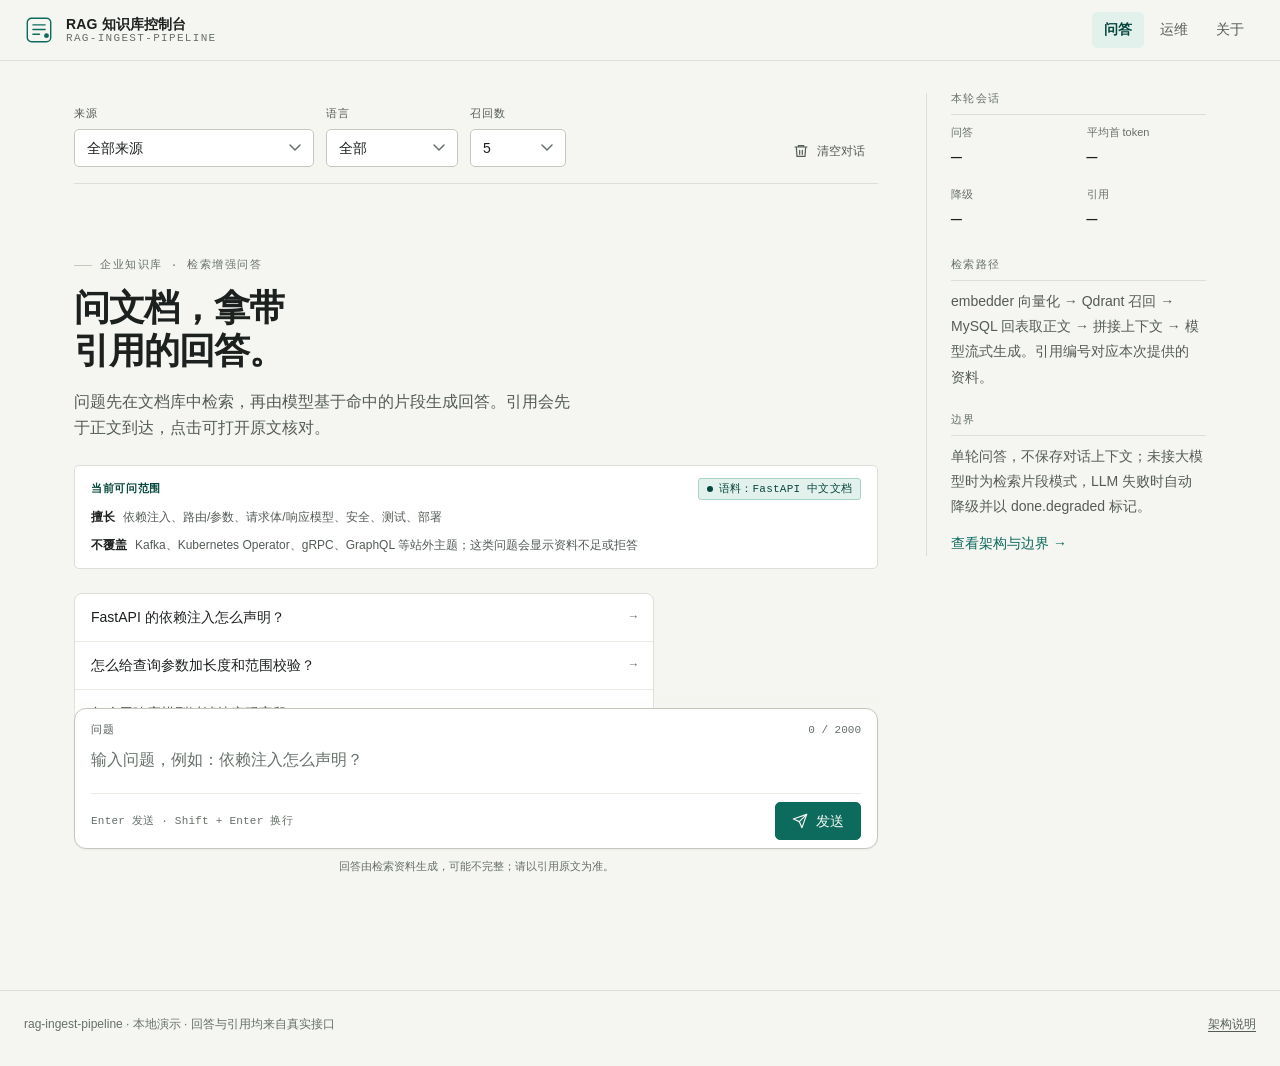
==== web/index.html @ 5a27202a "feat(demo): 增加问答/运维演示页与人民币费用估算 - 新增问答、运维与关于静态页，支持 SSE 流式回答与引用展示  - 增加 LLM 用量统计、DeepSeek 中文官方人民币价格与费用" ====
<!doctype html>
<html lang="zh-CN">
  <head>
    <meta charset="utf-8" />
    <meta name="viewport" content="width=device-width, initial-scale=1" />
    <meta name="theme-color" content="#f5f5f1" />
    <meta
      name="description"
      content="基于检索增强生成的本地知识库问答演示：流式回答、引用来源、来源与语言筛选。"
    />
    <title>知识库问答 · RAG 控制台</title>
    <link rel="icon" href="favicon.svg" type="image/svg+xml" />
    <link rel="stylesheet" href="css/tokens.css?v=20261104" />
    <link rel="stylesheet" href="css/base.css?v=20261104" />
    <link rel="stylesheet" href="css/components.css?v=20261104" />
    <link rel="stylesheet" href="css/chat.css?v=20261104" />
  </head>
  <body>
    <a class="skip-link" href="#main">跳到主要内容</a>

    <header class="site-header">
      <div class="site-header__inner">
        <a class="brand" href="index.html">
          <svg class="brand__mark" viewBox="0 0 32 32" fill="none" aria-hidden="true">
            <rect
              x="3.5"
              y="3.5"
              width="25"
              height="25"
              rx="4.5"
              stroke="currentColor"
              stroke-width="1.5"
            />
            <path
              d="M9.5 10.5h13M9.5 15.5h13M9.5 20.5h7"
              stroke="currentColor"
              stroke-width="1.5"
              stroke-linecap="round"
            />
            <circle cx="24" cy="22" r="2.6" fill="currentColor" />
          </svg>
          <span class="brand__text">
            <span class="brand__name">RAG 知识库控制台</span>
            <span class="brand__sub">rag-ingest-pipeline</span>
          </span>
        </a>
        <nav class="site-nav" aria-label="主导航">
          <a href="index.html" aria-current="page">问答</a>
          <a href="admin.html">运维</a>
          <a href="about.html">关于</a>
        </nav>
      </div>
    </header>

    <main id="main" class="chat-layout">
      <div class="chat-main">
        <div id="error-slot" class="error-slot"></div>

        <div class="filter-bar" role="group" aria-label="检索筛选">
          <div class="field field--source">
            <label class="label" for="filter-source">来源</label>
            <select class="select" id="filter-source" name="source">
              <option value="all">全部来源</option>
              <option value="web">web（FastAPI 文档）</option>
              <option value="feishu">feishu（模拟）</option>
              <option value="confluence">confluence（模拟）</option>
              <option value="yuque">yuque（模拟）</option>
            </select>
          </div>
          <div class="field">
            <label class="label" for="filter-language">语言</label>
            <select class="select" id="filter-language" name="language">
              <option value="all">全部</option>
              <option value="zh">中文 zh</option>
              <option value="en">英文 en</option>
            </select>
          </div>
          <div class="field field--topk">
            <label class="label" for="filter-topk">召回数</label>
            <select class="select" id="filter-topk" name="top_k">
              <option value="3">3</option>
              <option value="5" selected>5</option>
              <option value="10">10</option>
            </select>
          </div>
          <div class="filter-bar__actions">
            <button class="btn btn--ghost btn--sm" id="clear-button" type="button" aria-label="清空对话">
              <svg viewBox="0 0 24 24" fill="none" stroke="currentColor" stroke-width="1.8" stroke-linecap="round" stroke-linejoin="round" aria-hidden="true">
                <path d="M3 6h18M8 6V4h8v2M19 6l-1 14H6L5 6M10 11v6M14 11v6" />
              </svg>
              清空对话
            </button>
          </div>
        </div>

        <section id="conversation" class="conversation" aria-label="对话记录">
          <div id="empty-state" class="empty-state">
            <p class="eyebrow">企业知识库 · 检索增强问答</p>
            <h1 class="empty-state__title">问文档，拿带引用的回答。</h1>
            <p class="empty-state__lede">
              问题先在文档库中检索，再由模型基于命中的片段生成回答。引用会先于正文到达，点击可打开原文核对。
            </p>

            <aside class="scope-card" aria-labelledby="scope-title">
              <div class="scope-card__head">
                <h2 class="scope-card__title" id="scope-title">当前可问范围</h2>
                <span class="badge badge--accent">
                  <span class="badge__dot" aria-hidden="true"></span>
                  语料：FastAPI 中文文档
                </span>
              </div>
              <p class="scope-card__line">
                <b>擅长</b>依赖注入、路由/参数、请求体/响应模型、安全、测试、部署
              </p>
              <p class="scope-card__line">
                <b>不覆盖</b>Kafka、Kubernetes Operator、gRPC、GraphQL 等站外主题；这类问题会显示资料不足或拒答
              </p>
            </aside>

            <div class="example-list" role="group" aria-label="示例问题">
              <button class="example-q" type="button" data-question="FastAPI 的依赖注入怎么声明？">
                FastAPI 的依赖注入怎么声明？
                <span class="example-q__arrow" aria-hidden="true">→</span>
              </button>
              <button class="example-q" type="button" data-question="怎么给查询参数加长度和范围校验？">
                怎么给查询参数加长度和范围校验？
                <span class="example-q__arrow" aria-hidden="true">→</span>
              </button>
              <button class="example-q" type="button" data-question="怎么用响应模型过滤掉密码字段？">
                怎么用响应模型过滤掉密码字段？
                <span class="example-q__arrow" aria-hidden="true">→</span>
              </button>
            </div>
          </div>
        </section>

        <div class="composer-dock">
          <form id="ask-form" class="composer" novalidate>
            <div class="composer__label-row">
              <label class="label" for="question">问题</label>
              <span class="composer__count" id="question-count">0 / 2000</span>
            </div>
            <textarea
              class="textarea"
              id="question"
              name="question"
              rows="1"
              maxlength="2000"
              placeholder="输入问题，例如：依赖注入怎么声明？"
              required
            ></textarea>
            <div class="composer__actions">
              <span class="composer__hint">Enter 发送 · Shift + Enter 换行</span>
              <button class="btn btn--danger btn--sm" id="stop-button" type="button" hidden>
                <svg viewBox="0 0 24 24" fill="currentColor" aria-hidden="true">
                  <rect x="7" y="7" width="10" height="10" rx="1.5" />
                </svg>
                停止
              </button>
              <button class="btn btn--primary" id="send-button" type="submit">
                <svg viewBox="0 0 24 24" fill="none" stroke="currentColor" stroke-width="1.8" stroke-linecap="round" stroke-linejoin="round" aria-hidden="true">
                  <path d="M22 2 11 13" />
                  <path d="M22 2 15 22l-4-9-9-4Z" />
                </svg>
                发送
              </button>
            </div>
          </form>
          <p class="composer__note">回答由检索资料生成，可能不完整；请以引用原文为准。</p>
        </div>
      </div>

      <aside class="chat-rail" aria-label="会话信息与说明">
        <section class="rail__block" aria-labelledby="rail-session-title">
          <h2 class="rail__title" id="rail-session-title">本轮会话</h2>
          <dl class="rail__stats">
            <div class="rail__stat">
              <dt>问答</dt>
              <dd id="rail-answers">—</dd>
            </div>
            <div class="rail__stat">
              <dt>平均首 token</dt>
              <dd id="rail-first-token">—</dd>
            </div>
            <div class="rail__stat">
              <dt>降级</dt>
              <dd id="rail-degraded">—</dd>
            </div>
            <div class="rail__stat">
              <dt>引用</dt>
              <dd id="rail-citations">—</dd>
            </div>
          </dl>
        </section>

        <section class="rail__block" aria-labelledby="rail-path-title">
          <h2 class="rail__title" id="rail-path-title">检索路径</h2>
          <p class="rail__text">
            embedder 向量化 → Qdrant 召回 → MySQL 回表取正文 → 拼接上下文 → 模型流式生成。引用编号对应本次提供的资料。
          </p>
        </section>

        <section class="rail__block" aria-labelledby="rail-limit-title">
          <h2 class="rail__title" id="rail-limit-title">边界</h2>
          <p class="rail__text">
            单轮问答，不保存对话上下文；未接大模型时为检索片段模式，LLM 失败时自动降级并以 done.degraded 标记。
          </p>
          <a class="link-arrow" href="about.html">
            查看架构与边界
            <span aria-hidden="true">→</span>
          </a>
        </section>
      </aside>
    </main>

    <footer class="site-footer">
      <div class="site-footer__inner">
        <span>rag-ingest-pipeline · 本地演示 · 回答与引用均来自真实接口</span>
        <span><a href="about.html">架构说明</a></span>
      </div>
    </footer>

    <script src="js/vendor/marked.min.js?v=20261104"></script>
    <script src="js/vendor/purify.min.js?v=20261104"></script>
    <script type="module" src="js/chat.js?v=20261104"></script>
  </body>
</html>
---- web/css/tokens.css ----
/* ==========================================================================
   tokens.css — 设计变量（颜色、字体、间距、圆角、阴影、动效）
   主题：Paper Ledger · 技术文档控制台
   - 单一强调色：深青绿（accent）；琥珀只作警告语义，不参与装饰
   - 暖纸底 + 深墨字；所有颜色必须从这里取，页面样式不写裸色值
   ========================================================================== */

:root {
  color-scheme: light;

  /* ---- 底色与表面 ------------------------------------------------------ */
  --color-ground: #f5f5f1;
  --color-surface: #ffffff;
  --color-sunken: #edede7;
  --color-inset: #fafaf6;
  --color-overlay: rgba(28, 32, 30, 0.38);

  /* ---- 文字 ------------------------------------------------------------ */
  --color-ink: #1c201e;
  --color-ink-soft: #414844;
  --color-ink-muted: #545c56;
  --color-ink-faint: #667069;
  --color-ink-inverse: #f7f8f4;

  /* ---- 分隔线 ---------------------------------------------------------- */
  --color-line: #dcdfd7;
  --color-line-soft: #e8eae4;
  --color-line-strong: #c3c8be;

  /* ---- 强调色（青绿） -------------------------------------------------- */
  --color-accent: #0d6b5d;
  --color-accent-hover: #0a584c;
  --color-accent-strong: #06473d;
  --color-accent-soft: #e3f1ed;
  --color-accent-line: #a9d3c9;
  --color-accent-tint: #f1f8f6;

  /* ---- 语义色 ---------------------------------------------------------- */
  --color-warn: #8a520b;
  --color-warn-soft: #fbf1dd;
  --color-warn-line: #e6c893;
  --color-danger: #9b2f29;
  --color-danger-soft: #fbeae8;
  --color-danger-line: #e8b7b2;
  --color-ok: #2c6b45;
  --color-ok-soft: #e6f2e9;
  --color-ok-line: #b7d8bf;
  --color-neutral-soft: #efefe9;
  --color-neutral-line: #d6d8d0;

  /* ---- 字体 ------------------------------------------------------------ */
  --font-sans: -apple-system, BlinkMacSystemFont, "Segoe UI", "Microsoft YaHei",
    "PingFang SC", "Noto Sans CJK SC", "Helvetica Neue", Arial, sans-serif;
  --font-mono: ui-monospace, "Cascadia Code", "Cascadia Mono", "SFMono-Regular",
    Consolas, "Liberation Mono", Menlo, monospace;

  /* 字号阶梯（16px 基准） */
  --text-2xs: 0.6875rem;  /* 11px — 微标签 */
  --text-xs: 0.75rem;     /* 12px — 元信息 */
  --text-sm: 0.875rem;    /* 14px — 辅助 */
  --text-base: 1rem;      /* 16px — 正文 */
  --text-lg: 1.125rem;    /* 18px — 小标题 */
  --text-xl: 1.375rem;    /* 22px — 区块标题 */
  --text-2xl: 1.75rem;    /* 28px — 页面标题 */
  --text-3xl: 2.25rem;    /* 36px — 空态主标题 */

  /* 行高 */
  --leading-tight: 1.2;
  --leading-snug: 1.4;
  --leading-normal: 1.65;
  --leading-relaxed: 1.8;

  /* ---- 间距（4px 基准） ------------------------------------------------ */
  --space-1: 0.25rem;   /* 4 */
  --space-2: 0.5rem;    /* 8 */
  --space-3: 0.75rem;   /* 12 */
  --space-4: 1rem;      /* 16 */
  --space-5: 1.5rem;    /* 24 */
  --space-6: 2rem;      /* 32 */
  --space-7: 3rem;      /* 48 */
  --space-8: 4rem;      /* 64 */

  /* ---- 圆角 ------------------------------------------------------------ */
  --radius-xs: 3px;
  --radius-sm: 5px;
  --radius-md: 8px;
  --radius-lg: 12px;
  --radius-round: 999px;

  /* ---- 阴影（克制：卡片只留 1px 级别的“纸感”） ------------------------- */
  --shadow-card: 0 1px 2px rgba(28, 32, 30, 0.05);
  --shadow-raise: 0 4px 16px rgba(28, 32, 30, 0.08);

  /* ---- 布局 ------------------------------------------------------------ */
  --content-max: 1280px;
  --chat-max: 860px;
  --header-height: 60px;
  --page-pad: 1.5rem;
  --rail-width: 280px;

  /* ---- 焦点与动效 ------------------------------------------------------ */
  --focus-ring: 0 0 0 3px rgba(13, 107, 93, 0.22);
  --motion-fast: 120ms;
  --motion-base: 180ms;
  --ease-out: cubic-bezier(0.2, 0.7, 0.3, 1);
}

@media (max-width: 640px) {
  :root {
    --page-pad: 1rem;
    --header-height: 56px;
  }
}
---- web/css/base.css ----
/* ==========================================================================
   base.css — reset、排版、页面骨架、通用布局原语
   ========================================================================== */

*,
*::before,
*::after {
  box-sizing: border-box;
}

html {
  -webkit-text-size-adjust: 100%;
  scroll-padding-top: calc(var(--header-height) + var(--space-4));
}

body {
  margin: 0;
  min-height: 100vh;
  background: var(--color-ground);
  color: var(--color-ink);
  font-family: var(--font-sans);
  font-size: var(--text-base);
  line-height: var(--leading-normal);
  -webkit-font-smoothing: antialiased;
  text-rendering: optimizeLegibility;
}

h1,
h2,
h3,
h4,
p,
figure,
blockquote,
dl,
dd {
  margin: 0;
}

h1,
h2,
h3,
h4 {
  font-weight: 600;
  line-height: var(--leading-tight);
  letter-spacing: -0.01em;
  text-wrap: balance;
}

p {
  text-wrap: pretty;
}

ul,
ol {
  margin: 0;
  padding: 0;
  list-style: none;
}

a {
  color: var(--color-accent);
  text-decoration-thickness: 1px;
  text-underline-offset: 3px;
}

a:hover {
  color: var(--color-accent-hover);
}

button,
input,
select,
textarea {
  font: inherit;
  color: inherit;
}

button {
  cursor: pointer;
}

img,
svg {
  display: block;
  max-width: 100%;
}

code,
kbd,
samp,
pre {
  font-family: var(--font-mono);
  font-size: 0.92em;
}

::selection {
  background: var(--color-accent-soft);
  color: var(--color-accent-strong);
}

:focus-visible {
  outline: 2px solid var(--color-accent);
  outline-offset: 2px;
  border-radius: var(--radius-xs);
}

[hidden] {
  display: none !important;
}

/* ---- 可访问性工具 ------------------------------------------------------ */

.visually-hidden {
  position: absolute !important;
  width: 1px;
  height: 1px;
  padding: 0;
  margin: -1px;
  overflow: hidden;
  clip: rect(0 0 0 0);
  white-space: nowrap;
  border: 0;
}

.skip-link {
  position: fixed;
  top: var(--space-2);
  left: var(--space-2);
  z-index: 200;
  padding: var(--space-2) var(--space-4);
  background: var(--color-surface);
  color: var(--color-accent-strong);
  border: 1px solid var(--color-accent-line);
  border-radius: var(--radius-sm);
  box-shadow: var(--shadow-raise);
  transform: translateY(-200%);
  transition: transform var(--motion-fast) var(--ease-out);
}

.skip-link:focus-visible {
  transform: translateY(0);
}

/* ---- 站点头部 ---------------------------------------------------------- */

.site-header {
  position: sticky;
  top: 0;
  z-index: 50;
  background: rgba(245, 245, 241, 0.92);
  border-bottom: 1px solid var(--color-line);
  backdrop-filter: blur(10px);
}

@supports not (backdrop-filter: blur(1px)) {
  .site-header {
    background: var(--color-ground);
  }
}

.site-header__inner {
  display: flex;
  align-items: center;
  justify-content: space-between;
  gap: var(--space-4);
  width: 100%;
  max-width: var(--content-max);
  height: var(--header-height);
  margin: 0 auto;
  padding: 0 var(--page-pad);
}

.brand {
  display: flex;
  align-items: center;
  gap: var(--space-3);
  min-width: 0;
  color: var(--color-ink);
  text-decoration: none;
}

.brand:hover {
  color: var(--color-ink);
}

.brand__mark {
  flex: none;
  width: 30px;
  height: 30px;
  color: var(--color-accent);
}

.brand__text {
  display: flex;
  flex-direction: column;
  min-width: 0;
  line-height: 1.15;
}

.brand__name {
  overflow: hidden;
  font-size: var(--text-sm);
  font-weight: 600;
  letter-spacing: 0.01em;
  text-overflow: ellipsis;
  white-space: nowrap;
}

.brand__sub {
  font-family: var(--font-mono);
  font-size: var(--text-2xs);
  letter-spacing: 0.12em;
  color: var(--color-ink-faint);
  text-transform: uppercase;
}

.site-nav {
  display: flex;
  align-items: center;
  gap: var(--space-1);
  flex: none;
}

.site-nav a {
  display: inline-flex;
  align-items: center;
  min-height: 36px;
  padding: 0 var(--space-3);
  border-radius: var(--radius-sm);
  color: var(--color-ink-muted);
  font-size: var(--text-sm);
  text-decoration: none;
  transition: background-color var(--motion-fast) var(--ease-out),
    color var(--motion-fast) var(--ease-out);
}

.site-nav a:hover {
  background: var(--color-sunken);
  color: var(--color-ink);
}

.site-nav a[aria-current="page"] {
  background: var(--color-accent-soft);
  color: var(--color-accent-strong);
  font-weight: 600;
}

/* ---- 页面骨架 ---------------------------------------------------------- */

.page {
  width: 100%;
  max-width: var(--content-max);
  margin: 0 auto;
  padding: var(--space-6) var(--page-pad) var(--space-8);
}

.page--narrow {
  max-width: 980px;
}

.page-header {
  display: flex;
  align-items: flex-end;
  justify-content: space-between;
  gap: var(--space-4);
  margin-bottom: var(--space-5);
}

.page-header__text {
  max-width: 68ch;
}

.eyebrow {
  display: flex;
  align-items: center;
  gap: var(--space-2);
  margin-bottom: var(--space-2);
  font-family: var(--font-mono);
  font-size: var(--text-2xs);
  font-weight: 500;
  letter-spacing: 0.14em;
  color: var(--color-ink-faint);
  text-transform: uppercase;
}

.eyebrow::before {
  content: "";
  width: 18px;
  height: 1px;
  background: var(--color-line-strong);
}

.page-title {
  font-size: var(--text-2xl);
  letter-spacing: -0.02em;
}

.page-lede {
  margin-top: var(--space-2);
  color: var(--color-ink-muted);
  font-size: var(--text-base);
}

.section-title {
  font-size: var(--text-lg);
  letter-spacing: -0.01em;
}

/* ---- 通用布局原语 ------------------------------------------------------ */

.cluster {
  display: flex;
  flex-wrap: wrap;
  align-items: center;
  gap: var(--space-2);
}

.stack > * + * {
  margin-top: var(--space-3);
}

.mono {
  font-family: var(--font-mono);
  font-size: 0.92em;
  letter-spacing: -0.01em;
}

.numeric {
  font-variant-numeric: tabular-nums;
}

.u-muted {
  color: var(--color-ink-muted);
}

.u-faint {
  color: var(--color-ink-faint);
}

.u-small {
  font-size: var(--text-sm);
}

.u-nowrap {
  white-space: nowrap;
}

/* ---- 页脚 -------------------------------------------------------------- */

.site-footer {
  width: 100%;
  max-width: var(--content-max);
  margin: 0 auto;
  padding: var(--space-5) var(--page-pad) var(--space-6);
  border-top: 1px solid var(--color-line);
  color: var(--color-ink-faint);
  font-size: var(--text-xs);
}

.site-footer__inner {
  display: flex;
  flex-wrap: wrap;
  align-items: center;
  justify-content: space-between;
  gap: var(--space-2) var(--space-4);
}

.site-footer a {
  color: var(--color-ink-muted);
}

/* ---- 动效偏好 ---------------------------------------------------------- */

@media (prefers-reduced-motion: reduce) {
  html {
    scroll-behavior: auto;
  }

  *,
  *::before,
  *::after {
    animation-duration: 0.01ms !important;
    animation-iteration-count: 1 !important;
    transition-duration: 0.01ms !important;
    scroll-behavior: auto !important;
  }
}

@media (max-width: 560px) {
  .brand__sub {
    display: none;
  }

  .page-header {
    align-items: flex-start;
    flex-direction: column;
  }

  .site-nav a {
    padding: 0 var(--space-2);
  }
}
---- web/css/components.css ----
/* ==========================================================================
   components.css — 跨页面组件：按钮、表单、徽标、卡片、表格、引用、提示
   ========================================================================== */

/* ---- 面板 / 卡片 ------------------------------------------------------- */

.panel {
  background: var(--color-surface);
  border: 1px solid var(--color-line);
  border-radius: var(--radius-md);
  box-shadow: var(--shadow-card);
}

.panel__head {
  display: flex;
  flex-wrap: wrap;
  align-items: baseline;
  justify-content: space-between;
  gap: var(--space-2) var(--space-4);
  padding: var(--space-4) var(--space-5);
  border-bottom: 1px solid var(--color-line-soft);
}

.panel__title {
  display: flex;
  align-items: center;
  gap: var(--space-2);
  font-size: var(--text-base);
  font-weight: 600;
}

.panel__hint {
  font-family: var(--font-mono);
  font-size: var(--text-2xs);
  letter-spacing: 0.06em;
  color: var(--color-ink-faint);
}

.panel__body {
  padding: var(--space-4) var(--space-5);
}

.panel__body--flush {
  padding: 0;
}

.panel__foot {
  padding: var(--space-3) var(--space-5);
  border-top: 1px solid var(--color-line-soft);
  color: var(--color-ink-faint);
  font-size: var(--text-xs);
}

/* ---- 按钮 -------------------------------------------------------------- */

.btn {
  display: inline-flex;
  align-items: center;
  justify-content: center;
  gap: var(--space-2);
  min-height: 38px;
  padding: 0 var(--space-4);
  border: 1px solid var(--color-line-strong);
  border-radius: var(--radius-sm);
  background: var(--color-surface);
  color: var(--color-ink);
  font-size: var(--text-sm);
  font-weight: 500;
  line-height: 1.2;
  text-decoration: none;
  white-space: nowrap;
  transition: background-color var(--motion-fast) var(--ease-out),
    border-color var(--motion-fast) var(--ease-out),
    color var(--motion-fast) var(--ease-out),
    transform var(--motion-fast) var(--ease-out);
}

.btn:hover {
  background: var(--color-inset);
  border-color: var(--color-ink-faint);
  color: var(--color-ink);
}

.btn:active {
  transform: translateY(1px);
}

.btn:disabled,
.btn[aria-disabled="true"] {
  transform: none;
  cursor: not-allowed;
  opacity: 0.55;
}

.btn svg {
  flex: none;
  width: 16px;
  height: 16px;
}

.btn--primary {
  border-color: var(--color-accent);
  background: var(--color-accent);
  color: var(--color-ink-inverse);
}

.btn--primary:hover {
  border-color: var(--color-accent-hover);
  background: var(--color-accent-hover);
  color: var(--color-ink-inverse);
}

.btn--ghost {
  border-color: transparent;
  background: transparent;
  color: var(--color-ink-muted);
}

.btn--ghost:hover {
  border-color: transparent;
  background: var(--color-sunken);
  color: var(--color-ink);
}

.btn--danger {
  border-color: var(--color-danger-line);
  background: var(--color-danger-soft);
  color: var(--color-danger);
}

.btn--danger:hover {
  border-color: var(--color-danger);
  background: var(--color-danger-soft);
  color: var(--color-danger);
}

.btn--sm {
  min-height: 32px;
  padding: 0 var(--space-3);
  font-size: var(--text-xs);
}

.btn--icon {
  width: 36px;
  padding: 0;
}

/* ---- 图标按钮（反馈等） ------------------------------------------------- */

.icon-btn {
  display: inline-flex;
  align-items: center;
  justify-content: center;
  width: 36px;
  height: 32px;
  padding: 0;
  border: 1px solid var(--color-line);
  border-radius: var(--radius-sm);
  background: var(--color-surface);
  color: var(--color-ink-muted);
  transition: background-color var(--motion-fast) var(--ease-out),
    border-color var(--motion-fast) var(--ease-out),
    color var(--motion-fast) var(--ease-out);
}

.icon-btn svg {
  width: 15px;
  height: 15px;
}

.icon-btn:hover {
  border-color: var(--color-line-strong);
  background: var(--color-inset);
  color: var(--color-ink);
}

.icon-btn[aria-pressed="true"] {
  border-color: var(--color-accent-line);
  background: var(--color-accent-soft);
  color: var(--color-accent-strong);
}

.icon-btn[data-rating="down"][aria-pressed="true"] {
  border-color: var(--color-danger-line);
  background: var(--color-danger-soft);
  color: var(--color-danger);
}

.icon-btn:disabled {
  cursor: default;
  opacity: 0.55;
}

/* ---- 表单 -------------------------------------------------------------- */

.field {
  display: flex;
  flex-direction: column;
  gap: 6px;
  min-width: 0;
}

.label {
  font-family: var(--font-mono);
  font-size: var(--text-2xs);
  font-weight: 500;
  letter-spacing: 0.1em;
  color: var(--color-ink-muted);
  text-transform: uppercase;
}

.select,
.input {
  width: 100%;
  min-height: 38px;
  padding: 0 var(--space-3);
  border: 1px solid var(--color-line-strong);
  border-radius: var(--radius-sm);
  background: var(--color-surface);
  color: var(--color-ink);
  font-size: var(--text-sm);
  transition: border-color var(--motion-fast) var(--ease-out),
    box-shadow var(--motion-fast) var(--ease-out);
}

.select {
  appearance: none;
  padding-right: var(--space-7);
  background-image: url("data:image/svg+xml,%3Csvg xmlns='http://www.w3.org/2000/svg' width='12' height='8' viewBox='0 0 12 8'%3E%3Cpath d='M1 1l5 5 5-5' fill='none' stroke='%23667069' stroke-width='1.5' stroke-linecap='round'/%3E%3C/svg%3E");
  background-repeat: no-repeat;
  background-position: right var(--space-3) center;
  cursor: pointer;
}

.select:hover,
.input:hover {
  border-color: var(--color-ink-faint);
}

.select:focus-visible,
.input:focus-visible,
.textarea:focus-visible {
  outline: none;
  border-color: var(--color-accent);
  box-shadow: var(--focus-ring);
}

.select:disabled,
.input:disabled,
.textarea:disabled {
  background-color: var(--color-sunken);
  color: var(--color-ink-faint);
  cursor: not-allowed;
}

.textarea {
  display: block;
  width: 100%;
  min-height: 44px;
  padding: var(--space-2) 0;
  border: 0;
  background: transparent;
  color: var(--color-ink);
  font-size: var(--text-base);
  line-height: var(--leading-normal);
  resize: none;
}

.textarea::placeholder {
  color: var(--color-ink-faint);
}

/* ---- 徽标 -------------------------------------------------------------- */

.badge {
  display: inline-flex;
  align-items: center;
  gap: 6px;
  min-height: 22px;
  padding: 1px var(--space-2);
  border: 1px solid var(--color-neutral-line);
  border-radius: var(--radius-xs);
  background: var(--color-neutral-soft);
  color: var(--color-ink-soft);
  font-family: var(--font-mono);
  font-size: var(--text-2xs);
  line-height: 1.4;
  letter-spacing: 0.02em;
  white-space: nowrap;
}

.badge--accent {
  border-color: var(--color-accent-line);
  background: var(--color-accent-soft);
  color: var(--color-accent-strong);
}

.badge--ok {
  border-color: var(--color-ok-line);
  background: var(--color-ok-soft);
  color: var(--color-ok);
}

.badge--warn {
  border-color: var(--color-warn-line);
  background: var(--color-warn-soft);
  color: var(--color-warn);
}

.badge--danger {
  border-color: var(--color-danger-line);
  background: var(--color-danger-soft);
  color: var(--color-danger);
}

.badge__dot {
  flex: none;
  width: 6px;
  height: 6px;
  border-radius: 50%;
  background: currentColor;
}

.badge--live .badge__dot {
  animation: badge-pulse 1.8s var(--ease-out) infinite;
}

@keyframes badge-pulse {
  0%,
  100% {
    opacity: 1;
  }
  50% {
    opacity: 0.35;
  }
}

/* ---- 引用 chips -------------------------------------------------------- */

.citations {
  margin-bottom: var(--space-4);
}

.citations__label {
  display: flex;
  align-items: center;
  gap: var(--space-2);
  margin-bottom: var(--space-2);
  font-family: var(--font-mono);
  font-size: var(--text-2xs);
  letter-spacing: 0.1em;
  color: var(--color-ink-faint);
  text-transform: uppercase;
}

.citations__label::after {
  content: "";
  flex: 1;
  height: 1px;
  background: var(--color-line-soft);
}

.citation-list {
  display: flex;
  flex-wrap: wrap;
  gap: var(--space-2);
}

.citation-chip {
  display: inline-flex;
  align-items: center;
  gap: var(--space-2);
  max-width: 100%;
  padding: 5px var(--space-2) 5px 5px;
  border: 1px solid var(--color-line);
  border-radius: var(--radius-sm);
  background: var(--color-inset);
  color: var(--color-ink);
  font-size: var(--text-sm);
  line-height: 1.35;
  text-decoration: none;
  transition: background-color var(--motion-fast) var(--ease-out),
    border-color var(--motion-fast) var(--ease-out);
}

a.citation-chip:hover {
  border-color: var(--color-accent-line);
  background: var(--color-accent-tint);
  color: var(--color-ink);
}

.citation-chip__n {
  display: inline-flex;
  flex: none;
  align-items: center;
  justify-content: center;
  width: 22px;
  height: 22px;
  border: 1px solid var(--color-line-strong);
  border-radius: var(--radius-xs);
  background: var(--color-surface);
  color: var(--color-accent-strong);
  font-family: var(--font-mono);
  font-size: var(--text-2xs);
  font-variant-numeric: tabular-nums;
}

.citation-chip__title {
  overflow: hidden;
  max-width: 280px;
  font-weight: 500;
  text-overflow: ellipsis;
  white-space: nowrap;
}

.citation-chip__meta {
  flex: none;
  font-family: var(--font-mono);
  font-size: var(--text-2xs);
  letter-spacing: 0.04em;
  color: var(--color-ink-faint);
}

.citation-chip__arrow {
  flex: none;
  color: var(--color-accent);
  font-size: var(--text-xs);
}

@media (max-width: 560px) {
  .citation-chip__title {
    max-width: 170px;
  }

  .citation-chip__meta {
    display: none;
  }
}

/* ---- 错误条 / 提示 ----------------------------------------------------- */

.error-slot {
  margin-bottom: var(--space-4);
}

.error-slot:empty {
  display: none;
}

.error-bar {
  display: flex;
  align-items: flex-start;
  gap: var(--space-3);
  padding: var(--space-3) var(--space-4);
  border: 1px solid var(--color-danger-line);
  border-radius: var(--radius-sm);
  background: var(--color-danger-soft);
  color: var(--color-ink);
}

.error-bar__icon {
  flex: none;
  width: 18px;
  height: 18px;
  margin-top: 2px;
  color: var(--color-danger);
}

.error-bar__body {
  flex: 1;
  min-width: 0;
}

.error-bar__title {
  color: var(--color-danger);
  font-size: var(--text-sm);
  font-weight: 600;
}

.error-bar__detail {
  margin-top: 2px;
  color: var(--color-ink-soft);
  font-size: var(--text-xs);
  overflow-wrap: anywhere;
}

.error-bar__dismiss {
  flex: none;
  display: inline-flex;
  align-items: center;
  justify-content: center;
  width: 28px;
  height: 28px;
  padding: 0;
  border: 1px solid transparent;
  border-radius: var(--radius-xs);
  background: transparent;
  color: var(--color-danger);
}

.error-bar__dismiss:hover {
  border-color: var(--color-danger-line);
  background: var(--color-surface);
}

.error-bar__dismiss svg {
  width: 14px;
  height: 14px;
}

.notice {
  display: flex;
  align-items: flex-start;
  gap: var(--space-2);
  padding: var(--space-3);
  border: 1px solid var(--color-accent-line);
  border-radius: var(--radius-sm);
  background: var(--color-accent-tint);
  color: var(--color-ink-soft);
  font-size: var(--text-sm);
}

.notice--warn {
  border-color: var(--color-warn-line);
  background: var(--color-warn-soft);
}

.notice__icon {
  flex: none;
  width: 16px;
  height: 16px;
  margin-top: 2px;
  color: var(--color-warn);
}

.notice--info .notice__icon {
  color: var(--color-accent);
}

/* ---- 统计卡 ------------------------------------------------------------ */

.stat-grid {
  display: grid;
  grid-template-columns: repeat(auto-fit, minmax(180px, 1fr));
  gap: var(--space-3);
}

.stat-card {
  padding: var(--space-4);
  border: 1px solid var(--color-line);
  border-radius: var(--radius-md);
  background: var(--color-surface);
  box-shadow: var(--shadow-card);
}

.stat-card__label {
  display: flex;
  align-items: center;
  justify-content: space-between;
  gap: var(--space-2);
  font-family: var(--font-mono);
  font-size: var(--text-2xs);
  letter-spacing: 0.1em;
  color: var(--color-ink-muted);
  text-transform: uppercase;
}

.stat-card__value {
  margin-top: var(--space-3);
  color: var(--color-ink);
  font-family: var(--font-mono);
  font-size: 1.875rem;
  font-weight: 500;
  line-height: 1.05;
  letter-spacing: -0.03em;
  font-variant-numeric: tabular-nums;
}

.stat-card__meta {
  margin-top: var(--space-2);
  color: var(--color-ink-faint);
  font-size: var(--text-xs);
}

.stat-card--warn {
  border-color: var(--color-warn-line);
  background: var(--color-warn-soft);
}

.stat-card--warn .stat-card__value {
  color: var(--color-warn);
}

/* ---- 数据表 ------------------------------------------------------------ */

.table-wrap {
  width: 100%;
  overflow-x: auto;
}

.data-table {
  width: 100%;
  min-width: 680px;
  border-collapse: collapse;
  font-size: var(--text-sm);
}

.data-table th {
  padding: var(--space-2) var(--space-4);
  border-bottom: 1px solid var(--color-line);
  background: var(--color-inset);
  color: var(--color-ink-faint);
  font-family: var(--font-mono);
  font-size: var(--text-2xs);
  font-weight: 500;
  letter-spacing: 0.08em;
  text-align: left;
  text-transform: uppercase;
  white-space: nowrap;
}

.data-table td {
  padding: 10px var(--space-4);
  border-bottom: 1px solid var(--color-line-soft);
  vertical-align: middle;
}

.data-table tbody tr:last-child td {
  border-bottom: 0;
}

.data-table tbody tr:hover {
  background: var(--color-inset);
}

.data-table .numeric {
  font-family: var(--font-mono);
  font-size: var(--text-xs);
  color: var(--color-ink-muted);
  text-align: right;
}

.data-table__title {
  display: block;
  overflow: hidden;
  max-width: 360px;
  color: var(--color-ink);
  font-weight: 500;
  text-overflow: ellipsis;
  white-space: nowrap;
}

.data-table__id {
  font-family: var(--font-mono);
  font-size: var(--text-xs);
  color: var(--color-ink-faint);
}

/* ---- 来源分布条 -------------------------------------------------------- */

.bar-list {
  display: flex;
  flex-direction: column;
}

.bar-row {
  display: grid;
  grid-template-columns: minmax(64px, 104px) minmax(80px, 1fr) auto;
  align-items: center;
  gap: var(--space-3);
  padding: 7px 0;
}

.bar-row__label {
  overflow: hidden;
  color: var(--color-ink-soft);
  font-family: var(--font-mono);
  font-size: var(--text-xs);
  text-overflow: ellipsis;
  white-space: nowrap;
}

.bar-row__track {
  height: 8px;
  overflow: hidden;
  border-radius: 2px;
  background: var(--color-sunken);
}

.bar-row__fill {
  height: 100%;
  min-width: 2px;
  border-radius: inherit;
  background: var(--color-accent);
  transition: width 400ms var(--ease-out);
}

.bar-row__count {
  min-width: 4ch;
  color: var(--color-ink-muted);
  font-family: var(--font-mono);
  font-size: var(--text-xs);
  font-variant-numeric: tabular-nums;
  text-align: right;
}

/* ---- 空态 / 加载 ------------------------------------------------------- */

.empty-inline {
  padding: var(--space-5) var(--space-3);
  color: var(--color-ink-faint);
  font-size: var(--text-sm);
  text-align: center;
}

.empty-inline--error {
  color: var(--color-danger);
}

.loading-text {
  display: inline-flex;
  align-items: center;
  gap: var(--space-2);
  color: var(--color-ink-faint);
  font-size: var(--text-sm);
}

.spinner {
  width: 14px;
  height: 14px;
  border: 2px solid var(--color-accent-line);
  border-top-color: var(--color-accent);
  border-radius: 50%;
  animation: spin 0.8s linear infinite;
}

@keyframes spin {
  to {
    transform: rotate(360deg);
  }
}

/* ---- 反馈 -------------------------------------------------------------- */

.feedback {
  display: inline-flex;
  align-items: center;
  gap: var(--space-1);
}

.feedback__label {
  margin-right: var(--space-1);
  font-family: var(--font-mono);
  font-size: var(--text-2xs);
  letter-spacing: 0.08em;
  color: var(--color-ink-faint);
  text-transform: uppercase;
}

.feedback__result {
  margin-left: var(--space-2);
  color: var(--color-ink-faint);
  font-size: var(--text-xs);
}

/* ---- 内联代码 ---------------------------------------------------------- */

.code-inline {
  padding: 1px 5px;
  border: 1px solid var(--color-line);
  border-radius: var(--radius-xs);
  background: var(--color-inset);
  color: var(--color-accent-strong);
  font-family: var(--font-mono);
  font-size: 0.88em;
}

/* ---- 链接箭头 ---------------------------------------------------------- */

.link-arrow {
  display: inline-flex;
  align-items: center;
  gap: var(--space-1);
  font-size: var(--text-sm);
  font-weight: 500;
  text-decoration: none;
}

.link-arrow:hover {
  text-decoration: underline;
}
---- web/css/chat.css ----
/* ==========================================================================
   chat.css — 聊天页布局、消息流、composer、会话侧栏
   ========================================================================== */

.chat-layout {
  display: grid;
  grid-template-columns: minmax(0, 1fr) var(--rail-width);
  gap: var(--space-7);
  width: 100%;
  max-width: 1180px;
  margin: 0 auto;
  padding: var(--space-6) var(--page-pad) 0;
  align-items: start;
}

.chat-main {
  display: flex;
  flex-direction: column;
  width: 100%;
  max-width: var(--chat-max);
  min-width: 0;
  min-height: calc(100vh - var(--header-height) - var(--space-6));
  min-height: calc(100dvh - var(--header-height) - var(--space-6));
  margin: 0 auto;
}

/* ---- 空态 -------------------------------------------------------------- */

.empty-state {
  padding: var(--space-7) 0 var(--space-6);
}

.empty-state__title {
  max-width: 18ch;
  margin-top: var(--space-3);
  font-size: var(--text-3xl);
  letter-spacing: -0.03em;
}

.empty-state__lede {
  max-width: 56ch;
  margin-top: var(--space-4);
  color: var(--color-ink-muted);
  font-size: var(--text-base);
}

.example-list {
  display: grid;
  gap: 1px;
  max-width: 580px;
  margin-top: var(--space-5);
  overflow: hidden;
  border: 1px solid var(--color-line);
  border-radius: var(--radius-md);
  background: var(--color-line-soft);
}

.example-q {
  display: flex;
  align-items: center;
  justify-content: space-between;
  gap: var(--space-4);
  width: 100%;
  padding: var(--space-3) var(--space-4);
  border: 0;
  background: var(--color-surface);
  color: var(--color-ink);
  font-size: var(--text-sm);
  text-align: left;
  transition: background-color var(--motion-fast) var(--ease-out),
    color var(--motion-fast) var(--ease-out);
}

.example-q:hover {
  background: var(--color-accent-tint);
  color: var(--color-accent-strong);
}

.example-q__arrow {
  flex: none;
  color: var(--color-ink-faint);
  font-family: var(--font-mono);
  font-size: var(--text-xs);
}

.example-q:hover .example-q__arrow {
  color: var(--color-accent);
}

/* ---- 筛选条 ------------------------------------------------------------ */

.filter-bar {
  position: sticky;
  top: var(--header-height);
  z-index: 20;
  display: flex;
  flex-wrap: wrap;
  align-items: flex-end;
  gap: var(--space-3);
  padding: var(--space-3) 0 var(--space-4);
  border-bottom: 1px solid var(--color-line);
  background: var(--color-ground);
}

.filter-bar .field {
  width: 132px;
}

/* 来源选项文案较长（含 FastAPI/模拟说明），固定 132px 时下拉选项会被裁 */
.filter-bar .field--source {
  width: 240px;
}

.filter-bar .field--topk {
  width: 96px;
}

.filter-bar__actions {
  display: flex;
  align-items: center;
  gap: var(--space-2);
  margin-left: auto;
}

/* ---- 对话流 ------------------------------------------------------------ */

.conversation {
  display: flex;
  flex: 1 0 auto;
  flex-direction: column;
  gap: var(--space-5);
  min-height: 44vh;
  padding: var(--space-5) 0 var(--space-4);
}

.msg {
  animation: msg-in 200ms var(--ease-out) both;
}

@keyframes msg-in {
  from {
    opacity: 0;
    transform: translateY(4px);
  }
  to {
    opacity: 1;
    transform: translateY(0);
  }
}

.msg__meta {
  display: flex;
  flex-wrap: wrap;
  align-items: center;
  gap: var(--space-2);
  font-family: var(--font-mono);
  font-size: var(--text-2xs);
  letter-spacing: 0.1em;
  color: var(--color-ink-faint);
  text-transform: uppercase;
}

.msg__role {
  color: var(--color-accent-strong);
  font-weight: 600;
}

.msg__state {
  color: var(--color-ink-faint);
  letter-spacing: 0.04em;
  text-transform: none;
}

.msg__state--warn {
  color: var(--color-warn);
}

/* 用户消息：右侧紧凑气泡，不抢助手内容的视觉重心 */
.msg--user {
  display: flex;
  flex-direction: column;
  align-items: flex-end;
  gap: 6px;
  max-width: 78%;
  margin-left: auto;
}

.msg--user .msg__meta {
  letter-spacing: 0.08em;
}

.msg__user-text {
  padding: 10px var(--space-4);
  border: 1px solid var(--color-line);
  border-radius: var(--radius-md) var(--radius-md) var(--radius-xs) var(--radius-md);
  background: var(--color-sunken);
  color: var(--color-ink);
  font-size: var(--text-base);
  line-height: var(--leading-snug);
  white-space: pre-wrap;
  overflow-wrap: anywhere;
}

/* 助手消息：以发丝线分节，像控制台里的一条记录 */
.msg--assistant {
  padding-top: var(--space-4);
  border-top: 1px solid var(--color-line);
}

.msg--assistant .msg__meta {
  margin-bottom: var(--space-3);
}

.answer-text {
  color: var(--color-ink);
  font-size: var(--text-base);
  line-height: var(--leading-relaxed);
  white-space: pre-wrap;
  overflow-wrap: anywhere;
}

.answer-text:empty {
  display: none;
}

.answer-text.is-streaming::after {
  content: "";
  display: inline-block;
  width: 7px;
  height: 1.05em;
  margin-left: 2px;
  background: var(--color-accent);
  vertical-align: -0.18em;
  animation: caret-blink 1s steps(1, end) infinite;
}

@keyframes caret-blink {
  50% {
    opacity: 0;
  }
}

/* 完成后的指标行 */
.msg__meta--done {
  margin-top: var(--space-4);
  padding-top: var(--space-3);
  border-top: 1px dashed var(--color-line);
  letter-spacing: 0.02em;
  text-transform: none;
}

.metric {
  display: inline-flex;
  align-items: baseline;
  gap: 5px;
}

.metric__k {
  color: var(--color-ink-faint);
}

.metric__v {
  color: var(--color-ink-soft);
  font-variant-numeric: tabular-nums;
}

.msg__tools {
  display: flex;
  flex-wrap: wrap;
  align-items: center;
  justify-content: space-between;
  gap: var(--space-3);
  margin-top: var(--space-4);
}

.msg__tools-hint {
  color: var(--color-ink-faint);
  font-size: var(--text-xs);
}

.msg .notice {
  margin-top: var(--space-3);
}

.msg .citations {
  margin-top: var(--space-1);
}

/* ---- Composer ---------------------------------------------------------- */

.composer-dock {
  position: sticky;
  bottom: 0;
  z-index: 30;
  padding: var(--space-3) 0 var(--space-5);
  background: linear-gradient(
    to bottom,
    rgba(245, 245, 241, 0) 0%,
    var(--color-ground) 24%,
    var(--color-ground) 100%
  );
}

.composer {
  padding: var(--space-3) var(--space-4) var(--space-2);
  border: 1px solid var(--color-line-strong);
  border-radius: var(--radius-lg);
  background: var(--color-surface);
  box-shadow: var(--shadow-card);
  transition: border-color var(--motion-fast) var(--ease-out),
    box-shadow var(--motion-fast) var(--ease-out);
}

.composer:focus-within {
  border-color: var(--color-accent);
  box-shadow: var(--focus-ring);
}

.composer__label-row {
  display: flex;
  align-items: center;
  justify-content: space-between;
  gap: var(--space-3);
}

.composer__count {
  font-family: var(--font-mono);
  font-size: var(--text-2xs);
  color: var(--color-ink-faint);
  font-variant-numeric: tabular-nums;
}

.composer .textarea {
  min-height: 46px;
  max-height: 168px;
  overflow-y: auto;
}

.composer .textarea:focus-visible {
  outline: none;
}

.composer__actions {
  display: flex;
  align-items: center;
  gap: var(--space-2);
  margin-top: var(--space-2);
  padding-top: var(--space-2);
  border-top: 1px solid var(--color-line-soft);
}

.composer__hint {
  margin-right: auto;
  color: var(--color-ink-faint);
  font-family: var(--font-mono);
  font-size: var(--text-2xs);
  letter-spacing: 0.02em;
}

.composer__note {
  margin-top: var(--space-2);
  color: var(--color-ink-faint);
  font-size: var(--text-2xs);
  text-align: center;
}

/* ---- 会话侧栏 ---------------------------------------------------------- */

.chat-rail {
  position: sticky;
  top: calc(var(--header-height) + var(--space-6));
  display: flex;
  flex-direction: column;
  gap: var(--space-5);
  padding-left: var(--space-5);
  border-left: 1px solid var(--color-line);
}

.rail__title {
  margin-bottom: var(--space-2);
  padding-bottom: var(--space-2);
  border-bottom: 1px solid var(--color-line);
  color: var(--color-ink-faint);
  font-family: var(--font-mono);
  font-size: var(--text-2xs);
  font-weight: 500;
  letter-spacing: 0.12em;
  text-transform: uppercase;
}

.rail__stats {
  display: grid;
  grid-template-columns: 1fr 1fr;
  gap: var(--space-3) var(--space-4);
}

.rail__stat dt {
  color: var(--color-ink-faint);
  font-size: var(--text-2xs);
}

.rail__stat dd {
  margin-top: 2px;
  color: var(--color-ink);
  font-family: var(--font-mono);
  font-size: var(--text-lg);
  font-variant-numeric: tabular-nums;
}

.rail__text {
  color: var(--color-ink-muted);
  font-size: var(--text-sm);
  line-height: var(--leading-relaxed);
}

.rail__text + .rail__text {
  margin-top: var(--space-2);
}

.rail__block .link-arrow {
  margin-top: var(--space-3);
}

/* ---- 响应式 ------------------------------------------------------------ */

@media (max-width: 1080px) {
  .chat-layout {
    display: block;
    max-width: 900px;
  }

  .chat-main {
    max-width: var(--chat-max);
  }

  .chat-rail {
    display: none;
  }
}

@media (max-width: 760px) {
  .chat-layout {
    padding-top: var(--space-4);
  }

  .filter-bar {
    position: static;
  }

  .filter-bar .field {
    flex: 1 1 120px;
    width: auto;
  }

  .filter-bar .field--source {
    flex: 1 1 180px;
  }

  .filter-bar .field--topk {
    flex: 0 1 96px;
  }

  .filter-bar__actions {
    flex-basis: 100%;
    justify-content: flex-end;
    margin-left: 0;
  }

  .msg--user {
    max-width: 88%;
  }

  .composer-dock {
    padding-bottom: calc(var(--space-3) + env(safe-area-inset-bottom, 0px));
  }
}

@media (max-width: 560px) {
  .filter-bar {
    gap: var(--space-2);
    padding: var(--space-2) 0 var(--space-3);
  }

  .filter-bar .field {
    flex: 1 1 0;
  }

  .filter-bar .field--source {
    flex: 1 1 100%;
  }

  .filter-bar .field--topk {
    flex: 0 0 70px;
  }

  .filter-bar__actions {
    flex-basis: auto;
    margin-left: 0;
  }

  .filter-bar__actions .btn {
    width: 38px;
    min-height: 38px;
    padding: 0;
    gap: 0;
    font-size: 0;
  }

  .filter-bar__actions .btn svg {
    width: 16px;
    height: 16px;
  }

  .empty-state {
    padding: var(--space-5) 0 var(--space-4);
  }

  .empty-state__title {
    font-size: var(--text-2xl);
  }

  .empty-state__lede {
    margin-top: var(--space-3);
    font-size: var(--text-sm);
  }

  .example-list {
    margin-top: var(--space-4);
  }

  .conversation {
    padding-top: var(--space-4);
  }

  .composer {
    padding: var(--space-3) var(--space-3) var(--space-2);
  }

  .composer__hint {
    display: none;
  }

  .composer__actions {
    justify-content: flex-end;
  }
}

/* ---- 当前可问范围 ------------------------------------------------------ */
.scope-card {
  margin-top: var(--space-5);
  padding: var(--space-3) var(--space-4);
  border: 1px solid var(--color-line);
  border-radius: var(--radius-sm);
  background: var(--color-surface);
}

.scope-card__head {
  display: flex;
  flex-wrap: wrap;
  align-items: center;
  justify-content: space-between;
  gap: var(--space-2) var(--space-3);
}

.scope-card__title {
  margin: 0;
  font-family: var(--font-mono);
  font-size: var(--text-2xs);
  font-weight: 600;
  letter-spacing: 0.06em;
  color: var(--color-accent-strong);
}

.scope-card__line {
  margin: var(--space-2) 0 0;
  font-size: var(--text-xs);
  line-height: 1.65;
  color: var(--color-ink-muted);
}

.scope-card__line b {
  margin-right: var(--space-2);
  color: var(--color-ink);
  font-weight: 600;
}

@media (max-width: 480px) {
  .scope-card {
    padding: var(--space-3);
  }

  .scope-card__line b {
    display: block;
    margin: 0 0 2px;
  }
}

/* ---- Markdown 回答排版 -------------------------------------------------- */
.answer-text--md {
  white-space: normal;
}

.answer-text--md > :first-child {
  margin-top: 0;
}

.answer-text--md > :last-child {
  margin-bottom: 0;
}

.answer-text--md p {
  margin: var(--space-2) 0;
}

.answer-text--md h1,
.answer-text--md h2,
.answer-text--md h3,
.answer-text--md h4,
.answer-text--md h5,
.answer-text--md h6 {
  margin: var(--space-4) 0 var(--space-2);
  font-family: var(--font-sans);
  font-weight: 600;
  line-height: var(--leading-snug);
  color: var(--color-ink);
}

.answer-text--md h1 {
  font-size: var(--text-xl);
}

.answer-text--md h2 {
  font-size: var(--text-lg);
}

.answer-text--md h3 {
  font-size: var(--text-base);
}

.answer-text--md h4,
.answer-text--md h5,
.answer-text--md h6 {
  font-size: var(--text-sm);
  color: var(--color-ink-muted);
}

.answer-text--md ul,
.answer-text--md ol {
  margin: var(--space-2) 0 var(--space-2) var(--space-5);
  padding: 0;
}

.answer-text--md li {
  margin: 3px 0;
}

.answer-text--md code {
  padding: 1px 4px;
  border: 1px solid var(--color-line-soft);
  border-radius: var(--radius-xs);
  background: var(--color-sunken);
  font-family: var(--font-mono);
  font-size: 0.92em;
}

.answer-text--md pre {
  margin: var(--space-3) 0;
  padding: var(--space-3);
  overflow-x: auto;
  border: 1px solid var(--color-line);
  border-radius: var(--radius-sm);
  background: var(--color-sunken);
  line-height: 1.55;
}

.answer-text--md pre code {
  padding: 0;
  border: 0;
  background: none;
  font-size: var(--text-sm);
}

.answer-text--md blockquote {
  margin: var(--space-3) 0;
  padding: var(--space-2) var(--space-4);
  border-left: 2px solid var(--color-accent-line);
  background: var(--color-accent-tint);
  color: var(--color-ink-muted);
}

.answer-text--md table {
  display: block;
  max-width: 100%;
  margin: var(--space-3) 0;
  overflow-x: auto;
  border-collapse: collapse;
  font-size: var(--text-sm);
}

.answer-text--md th,
.answer-text--md td {
  padding: var(--space-1) var(--space-2);
  border: 1px solid var(--color-line);
  text-align: left;
}

.answer-text--md th {
  background: var(--color-neutral-soft);
  font-weight: 600;
}

.answer-text--md a {
  color: var(--color-accent-strong);
  text-decoration: underline;
  text-underline-offset: 2px;
}

.answer-text--md hr {
  margin: var(--space-4) 0;
  border: 0;
  border-top: 1px solid var(--color-line);
}
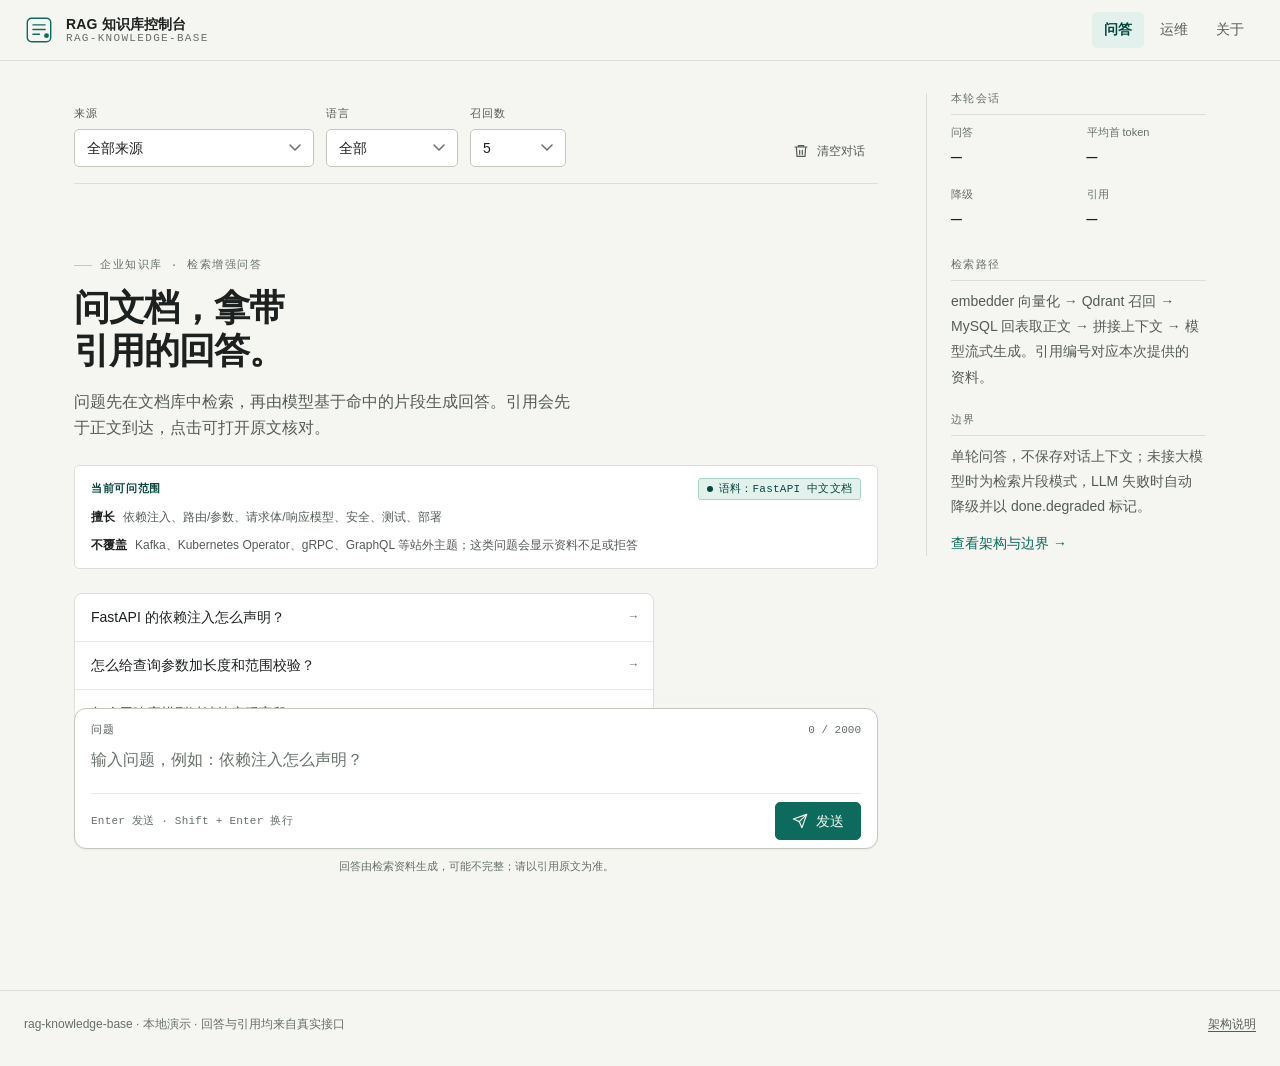
==== commit ac26c2ce: "refactor(repo): 项目更名为 rag-knowledge-base - 项目范围已从摄入管道扩展为端到端 RAG 问答系统  - 同步 README、pyproject、User-Age" ====
--- a/web/index.html
+++ b/web/index.html
@@ -41,7 +41,7 @@
           </svg>
           <span class="brand__text">
             <span class="brand__name">RAG 知识库控制台</span>
-            <span class="brand__sub">rag-ingest-pipeline</span>
+            <span class="brand__sub">rag-knowledge-base</span>
           </span>
         </a>
         <nav class="site-nav" aria-label="主导航">
@@ -215,7 +215,7 @@
 
     <footer class="site-footer">
       <div class="site-footer__inner">
-        <span>rag-ingest-pipeline · 本地演示 · 回答与引用均来自真实接口</span>
+        <span>rag-knowledge-base · 本地演示 · 回答与引用均来自真实接口</span>
         <span><a href="about.html">架构说明</a></span>
       </div>
     </footer>
